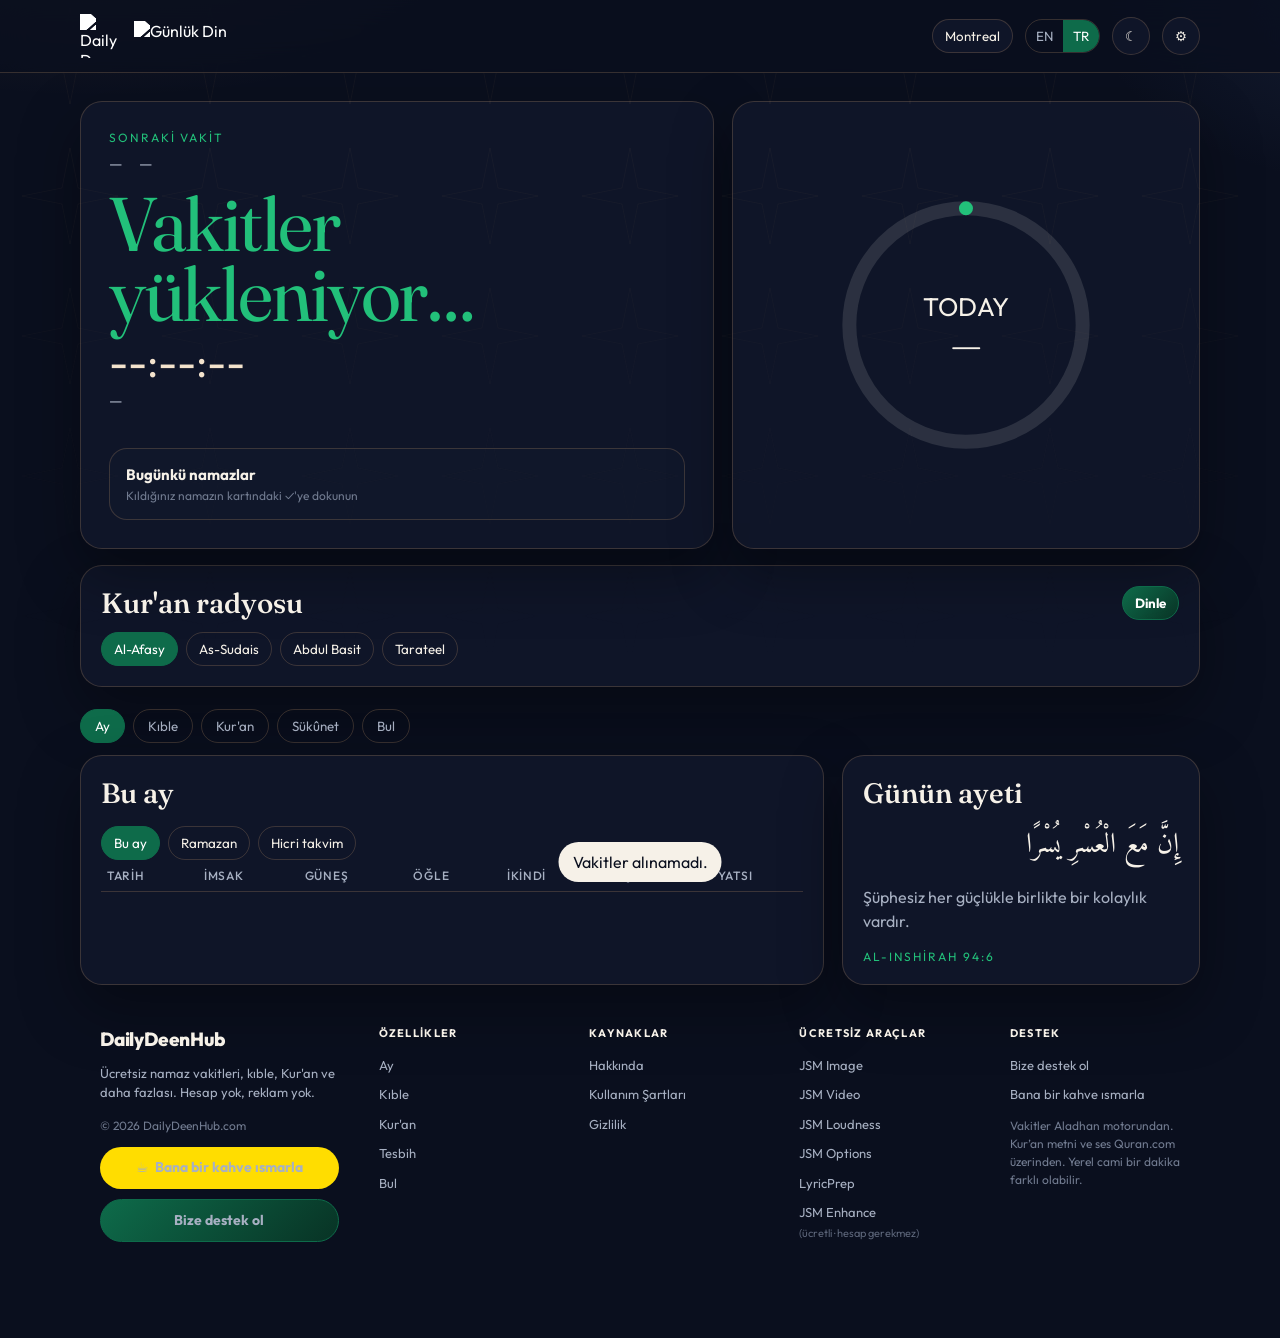
==== tr/index.html @ 3d337380 "prayer tracker checkboxes on cards, congrats message" ====
<!DOCTYPE html>
<!-- HEADER/MARKUP: keep in sync with /index.html -->
<html lang="tr">
<head>
  <meta charset="UTF-8" />
  <meta name="viewport" content="width=device-width, initial-scale=1, viewport-fit=cover" />
  <meta name="theme-color" content="#0a0f1e" />
  <meta name="description" content="Reklamsız namaz vakitleri, kıble, aylık imsakiye ve Kur'an okuyucu." />
  <link rel="canonical" href="https://dailydeenhub.com/tr/" />
  <link rel="alternate" hreflang="en" href="https://dailydeenhub.com/" />
  <link rel="alternate" hreflang="tr" href="https://dailydeenhub.com/tr/" />
  <title>DailyDeenHub — Namaz Vakitleri</title>
  <link rel="manifest" href="/manifest.json" />
  <link rel="icon" href="/favicon.png" />
  <link rel="apple-touch-icon" href="/icon-192.png" />
  <link rel="preconnect" href="https://fonts.googleapis.com" />
  <link rel="preconnect" href="https://fonts.gstatic.com" crossorigin />
  <link href="https://fonts.googleapis.com/css2?family=Amiri:wght@400;700&family=Fraunces:opsz,wght@9..144,520;9..144,640&family=Outfit:wght@340;420;520;600&display=swap" rel="stylesheet" />
  <link rel="stylesheet" href="/styles.css?v=21" />
</head>
<body>
  <header class="top">
    <div class="wrap top-inner">
      <div class="brand">
        <img class="brand-mark" src="/images/logo.png" alt="Daily Deen Hub" />
        <img class="brand-word" id="brandWord" src="/images/logo-text-en.png" alt="Daily Deen Hub" />
      </div>
      <div class="spacer"></div>
      <button class="chip" id="locBtn" type="button"><span id="locLabel">Montreal</span></button>
      <div class="seg" role="group" aria-label="Language">
        <button type="button" id="langEn" class="on">EN</button>
        <button type="button" id="langTr">TR</button>
      </div>
      <button class="icon-btn" id="themeBtn" type="button" aria-label="Theme">☾</button>
      <button class="icon-btn" id="setBtn" type="button" aria-label="Settings">⚙</button>
      <button class="icon-btn menu-btn" id="menuBtn" type="button" aria-label="Menu">☰</button>
    </div>
    <nav class="menu-panel" id="menuPanel" aria-label="Menu">
      <a class="menu-link" href="/tr/" data-i="menuHome">Ana Sayfa</a>
      <a class="menu-link" href="/qibla.html" data-i="menuQibla">Qibla</a>
      <button class="menu-link" type="button" data-soon data-i="menuResources">Resources</button>
      <button class="menu-link" type="button" data-soon data-i="menuArticles">Articles</button>
      <button class="menu-link" type="button" data-soon data-i="menuCommunity">Community</button>
      <button class="menu-link" type="button" data-soon data-i="menuAbout">About</button>
      <div class="menu-div"></div>
      <div class="menu-row"><span data-i="menuLanguage">Language</span>
        <span class="seg sm"><button type="button" id="mLangEn" class="on">EN</button><button type="button" id="mLangTr">TR</button></span>
      </div>
      <button class="menu-row" id="mTheme" type="button"><span data-i="menuTheme">Theme</span><span id="mThemeVal">☾</span></button>
      <button class="menu-row" id="mLoc" type="button"><span data-i="menuLocation">Location</span><b id="mLocVal">Montreal</b></button>
      <button class="menu-row" id="mSet" type="button"><span data-i="menuSettings">Settings</span><span>⚙</span></button>
    </nav>
  </header>
  <main class="wrap">
    <section class="hero">
      <div class="panel next">
        <div class="kicker" data-i="next">Next prayer</div>
        <div class="dates"><span id="gDate">—</span><span id="hDate">—</span></div>
        <div class="prayer-name" id="nextName">—</div>
        <div class="clock" id="countdown">--:--:--</div>
        <div class="sub" id="nextMeta">—</div>
        <div class="note" id="sourceLine"></div>
        <div class="kicker" id="kerahat" style="display:block;margin-top:14px"></div>
        <div class="vakt-grid" id="vaktGrid"></div>
        <div class="tracker" id="trackerBox"></div>
      </div>
      <div class="panel ring-wrap">
        <svg class="ring" viewBox="0 0 120 120" aria-hidden="true">
          <circle cx="60" cy="60" r="50" fill="none" stroke="currentColor" stroke-opacity=".12" stroke-width="6"/>
          <circle id="arc" cx="60" cy="60" r="50" fill="none" stroke="#d4a574" stroke-width="6" stroke-linecap="round" stroke-dasharray="314" stroke-dashoffset="314" transform="rotate(-90 60 60)"/>
          <text id="arcLabel" x="60" y="56" text-anchor="middle" fill="currentColor" font-size="11" font-family="Outfit, sans-serif">TODAY</text>
          <text id="arcTime" x="60" y="74" text-anchor="middle" fill="currentColor" font-size="16" font-family="Fraunces, serif">—</text>
        </svg>
      </div>
    </section>
    <section class="panel pad radio" id="radioCard">
      <div class="row" style="margin-top:0">
        <h2 data-i="radioTitle" style="margin:0;flex:1">Quran radio</h2>
        <button class="primary" id="radioBtn" type="button" data-i="radioPlay">Listen</button>
      </div>
      <div class="stations" id="stations"></div>
      <audio id="radioAudio" preload="none"></audio>
    </section>
    <div class="tabs">
      <button type="button" class="on" data-tab="month" data-i="monthTab">Month</button>
      <button type="button" data-tab="qibla" data-i="qiblaTab">Qibla</button>
      <button type="button" data-tab="quran" data-i="quranTab">Quran</button>
      <button type="button" data-tab="quiet" data-i="quietTab">Quiet</button>
      <button type="button" data-tab="mosques" data-i="mosquesTab">Mosques</button>
    </div>
    <section id="panel-month" class="layout">
      <div class="panel pad">
        <h2 id="monthHeading">This month</h2>
        <p class="hint" id="monthNote"></p>
        <div class="row">
          <button class="ghost" id="monthMode" type="button" data-i="thisMonth">This month</button>
          <button class="ghost" id="ramadanMode" type="button" data-i="ramadan">Ramadan</button>
          <button class="ghost" id="hijriMode" type="button" data-i="hijriCal">Hijri</button>
        </div>
        <div class="scroll"><table><thead><tr>
          <th data-i="thDate">Date</th><th data-i="fajr">Fajr</th><th data-i="sun">Sunrise</th>
          <th data-i="dhuhr">Dhuhr</th><th data-i="asr">Asr</th><th data-i="maghrib">Maghrib</th><th data-i="isha">Isha</th>
        </tr></thead><tbody id="monthBody"></tbody></table></div>
      </div>
      <div class="panel pad">
        <h2 data-i="ayahTitle">A verse for the day</h2>
        <div class="ayah" id="ayahAr"></div>
        <p class="hint" id="ayahText"></p>
        <div class="kicker" id="ayahRef"></div>
      </div>
    </section>
    <section id="panel-qibla" class="layout hidden">
      <div class="panel pad">
        <h2 data-i="qiblaTitle">Qibla</h2>
        <p class="hint" id="qiblaHint"></p>
        <div class="compass">
          <svg viewBox="0 0 220 220" aria-label="Qibla compass">
            <path d="M110 6 L118 22 H102 Z" fill="#d4a574"/>
            <g id="dial"></g>
          </svg>
        </div>
        <div class="row" style="justify-content:center;margin-top:2px"><button id="compassBtn" type="button" data-i="compass">Use compass</button></div>
        <div class="deg" id="qiblaDeg">—°</div>
        <p class="hint" id="qiblaCheck"></p>
        <p class="hint" id="qiblaDistance"></p>
        <p class="hint" id="qiblaTurn"></p>
        
      </div>
      <div class="panel pad">
        <h2 data-i="mapTitle">Qibla map</h2>
        <p class="hint" data-i="mapBody">Drag the map. The curve is the great-circle path to the Kaaba, and it redraws from the center.</p>
        <iframe id="qiblaFrame" class="qibla-frame" title="Qibla map" src="/qibla?embed=1&lat=45.5017&lon=-73.5673&name=Montreal"></iframe>
        <div class="row"><a id="qiblaOpen" href="/qibla.html">Open qibla.html</a></div>
      </div>
    </section>
    <section id="panel-quran" class="quran-layout hidden">
      <div class="panel pad">
        <h2 data-i="quranTitle">Quran</h2>
        <input class="search" id="surahSearch" data-i-ph="surahPh" placeholder="Find a surah" />
        <div class="chapters scroll" id="chapterList"></div>
      </div>
      <div class="panel pad">
        <div class="row" style="margin-top:0">
          <h2 id="surahTitle" style="margin:0;flex:1">Al-Fatihah</h2>
          <select id="reciterSel" class="field" style="width:auto"></select>
          <button class="primary" id="playBtn" type="button" data-i="play">Play</button>
        </div>
        <audio id="audio" preload="none" style="width:100%;margin-top:12px" controls></audio>
        <div id="verses" class="scroll" style="max-height:640px"></div>
      </div>
    </section>
    <section id="panel-quiet" class="layout hidden">
      <div class="panel pad">
        <h2 data-i="tasbihTitle">Tasbih</h2>
        <p class="sub" id="tasbihPhrase">Subhanallah</p>
        <div class="row">
          <button class="count-btn" id="tasbihBtn" type="button"><b id="tasbihCount">0</b><span data-i="tap">Tap to count</span></button>
          <button class="ghost" id="tasbihReset" type="button" data-i="reset">Reset</button>
        </div>
        <p class="note" id="tasbihNote"></p>
      </div>
      <div class="panel pad"><h2 data-i="focusTitle">No ads</h2><p class="hint" id="focusBody"></p></div>
    </section>
    <section id="panel-mosques" class="layout hidden">
      <div class="panel pad">
        <h2 data-i="mosquesTitle">Nearby mosques</h2>
        <p class="sub" data-i="mosquesSub">Mosques near your selected place, from OpenStreetMap.</p>
        <div class="row" style="margin-top:0">
          <button class="primary" id="mosqueFind" type="button" data-i="mosquesFind">Find mosques near me</button>
          <button class="primary" id="halalFind" type="button" data-i="halalFind">Find halal restaurants near me</button>
        </div>
        <div id="mosqueList" class="mosque-list"></div>
      </div>
    </section>
    <footer class="foot">
      <div class="footer-grid">
        <div class="footer-col">
          <div class="footer-brand">DailyDeenHub</div>
          <p class="footer-tag" data-i="footTag">Free prayer times, qibla, Quran and more. No account, no ads.</p>
          <p class="footer-copy">&copy; 2026 DailyDeenHub.com</p>
          <p class="foot-cta"><a class="bmc-btn" href="https://www.buymeacoffee.com/memoliro" target="_blank" rel="noopener">☕ <span data-i="bmcBtn">Buy me a coffee</span></a>
          <a class="primary" href="https://buy.stripe.com/fZubJ33xK4cu1W96k15gc00" target="_blank" rel="noopener"><span data-i="supportUs">Support us</span></a></p>
        </div>
        <div class="footer-col">
          <h4 data-i="footFeatures">Features</h4>
          <ul>
            <li><a href="#" data-goto="month" data-i="monthTab">Month</a></li>
            <li><a href="#" data-goto="qibla" data-i="qiblaTab">Qibla</a></li>
            <li><a href="#" data-goto="quran" data-i="quranTab">Quran</a></li>
            <li><a href="#" data-goto="quiet" data-i="tasbihTitle">Tasbih</a></li>
            <li><a href="#" data-goto="mosques" data-i="mosquesTab">Find</a></li>
          </ul>
        </div>
        <div class="footer-col">
          <h4 data-i="footResources">Resources</h4>
          <ul>
            <li><a href="/tr/about.html" data-i="menuAbout">About</a></li>
            <li><a href="/tr/terms.html" data-i="terms">Terms</a></li>
            <li><a href="/tr/privacy.html" data-i="privacy">Privacy</a></li>
          </ul>
        </div>
        <div class="footer-col">
          <h4 data-i="footFreeTools">Free tools</h4>
          <ul>
            <li><a href="https://jsm-image.com" target="_blank" rel="noopener">JSM Image</a></li>
            <li><a href="https://jsm-video.com" target="_blank" rel="noopener">JSM Video</a></li>
            <li><a href="https://jsm-loudness.com" target="_blank" rel="noopener">JSM Loudness</a></li>
            <li><a href="https://jsm-options.com" target="_blank" rel="noopener">JSM Options</a></li>
            <li><a href="https://lyricprep.com" target="_blank" rel="noopener">LyricPrep</a></li>
            <li><a href="https://jsm-enhance.com" target="_blank" rel="noopener">JSM Enhance <span class="paid-note" data-i="paidNote">(ücretli · hesap gerekmez)</span></a></li>
          </ul>
        </div>
        <div class="footer-col">
          <h4 data-i="footSupport">Support</h4>
          <ul>
            <li><a href="https://buy.stripe.com/fZubJ33xK4cu1W96k15gc00" target="_blank" rel="noopener" data-i="supportUs">Support us</a></li>
            <li><a href="https://www.buymeacoffee.com/memoliro" target="_blank" rel="noopener" data-i="bmcBtn">Buy me a coffee</a></li>
          </ul>
          <p class="footer-note" id="footerNote"></p>
        </div>
      </div>
    </footer>
  </main>
  <div class="modal hidden" id="locModal">
    <div class="sheet">
      <h3 data-i="placeTitle">Place</h3>
      <input class="search" id="citySearch" data-i-ph="searchPh" placeholder="Search a city" />
      <ul class="results" id="cityResults"></ul>
      <div class="row">
        <button class="primary" id="gpsBtn" type="button" data-i="gps">Use my location</button>
        <button class="ghost" id="locClose" type="button" data-i="close">Close</button>
      </div>
    </div>
  </div>
  <div class="modal hidden" id="setModal">
    <div class="sheet">
      <h3 data-i="setTitle">Settings</h3>
      <label class="field"><span data-i="method">Calculation method</span><select id="methodSel" class="field"></select></label>
      <label class="field"><span data-i="madhab">Asr madhab</span>
        <select id="schoolSel" class="field">
          <option value="0">Shafi / Maliki / Hanbali</option>
          <option value="1">Hanafi</option>
        </select>
      </label>
      <label class="field" style="display:flex;gap:8px;align-items:center"><input id="notifyChk" type="checkbox" /> <span data-i="notify">Notify while this tab is open</span></label>
      <label class="field" style="display:flex;gap:8px;align-items:center"><input id="adhanChk" type="checkbox" /> <span data-i="adhanAtTime">Play adhan at prayer time</span></label>
      <p class="note" data-i="adhanNote">Plays the full adhan when the tab is open.</p>
      <label class="field" style="display:flex;gap:8px;align-items:center"><input id="pushChk" type="checkbox" /> <span data-i="pushLbl">Prayer alerts</span></label>
      <p class="note" id="pushNote" style="margin-top:-6px"></p>
      <div id="installRow" class="hidden" style="margin-top:2px">
        <p class="note" id="installHint" style="margin:0 0 8px"></p>
        <button id="installBtn" class="primary hidden" type="button"></button>
      </div>
      <div class="field"><span data-i="remindBefore">Minutes before prayer</span><div id="remindRows" class="rrows"></div></div>
      <div class="field"><span data-i="soundLbl">Alert sound</span>
        <div class="sound-row"><select id="soundSel" class="field"></select><button class="icon-btn" id="soundPreview" type="button" aria-label="Preview sound">▶</button></div>
      </div>
      <label class="field" id="soundUploadRow" style="display:none"><span data-i="uploadLbl">Upload custom sound</span><input id="soundFile" type="file" accept="audio/*" class="field" /></label>
      <p class="note" data-i="methodNote">Times are calculated, not an official mosque feed. Diyanet suits Turkey; ISNA is the Montreal default.</p>
      <div class="row"><button class="primary" id="setClose" type="button" data-i="done">Done</button></div>
    </div>
  </div>
  <div class="toast hidden" id="toast"></div>
  <script src="/prayer-calc.js?v=2"></script>
  <script src="/prayer-api.js?v=5"></script>
  <script src="/push-alerts.js?v=4"></script>
  <script src="/app.js?v=31"></script>

  <div class="modal hidden" id="installPopup" style="z-index:60">
    <div class="sheet">
      <h3 data-i="installPopTitle">Install DailyDeenHub</h3>
      <p class="note" data-i="installPopBody">Get prayer alerts even when your browser is closed. Free, fast, no account needed.</p>
      <p class="note hidden" id="installPopIOS" data-i="installIOS"></p>
      <div class="row">
        <button class="primary" id="installPopBtn" type="button" data-i="installBtn">Install app</button>
        <button class="ghost" id="installPopLater" type="button" data-i="installPopLater">Not now</button>
      </div>
    </div>
  </div>
</body>
</html>
---- styles.css ----
:root {
  color-scheme: dark;
  --bg: #0a0f1e;
  --bg-2: #12182b;
  --panel: rgba(18, 24, 43, 0.82);
  --line: rgba(212, 165, 116, 0.22);
  --gold: #d4a574;
  --gold-2: #f3e2cc;
  --green: #0e6b4a;
  --green-bright: #22c07a;
  --green-deep: #083325;
  --ink: #f6f1e8;
  --muted: #a7b0c2;
  --dim: #717b90;
  --shadow: 0 24px 60px rgba(0, 0, 0, 0.35);
  --serif: "Fraunces", Palatino, serif;
  --sans: "Outfit", "Avenir Next", system-ui, sans-serif;
  --arab: "Amiri", serif;
  --radius: 22px;
}
[data-theme="day"] {
  color-scheme: light;
  --bg: #f6f1e8;
  --bg-2: #fffaf3;
  --panel: rgba(255, 250, 243, 0.9);
  --line: rgba(42, 52, 74, 0.12);
  --gold: #8d5e32;
  --gold-2: #243044;
  --green: #0e6b4a;
  --green-bright: #0e9b5e;
  --green-deep: #d9efe4;
  --ink: #172033;
  --muted: #5d6880;
  --dim: #7d879c;
  --shadow: 0 16px 40px rgba(48, 36, 18, 0.08);
}
* { box-sizing: border-box; }
html, body { margin: 0; }
body {
  min-height: 100vh;
  color: var(--ink);
  font-family: var(--sans);
  background:
    radial-gradient(880px 420px at 8% -10%, rgba(212, 165, 116, 0.16), transparent 55%),
    radial-gradient(640px 380px at 110% 0%, rgba(70, 96, 150, 0.18), transparent 50%),
    var(--bg);
}
body::before {
  content: "";
  pointer-events: none;
  position: fixed;
  inset: 0;
  opacity: 0.4;
  background-image: url("data:image/svg+xml;utf8,<svg xmlns='http://www.w3.org/2000/svg' width='140' height='140' viewBox='0 0 140 140'><path d='M70 8 L78 48 L118 56 L78 64 L70 104 L62 64 L22 56 L62 48 Z' fill='none' stroke='%23d4a574' stroke-opacity='0.14' stroke-width='1'/></svg>");
  mask-image: linear-gradient(#000, transparent 78%);
}
button, input, select { font-family: inherit; color: inherit; }
button { cursor: pointer; }
.wrap { width: min(1120px, calc(100% - 32px)); margin: 0 auto; }
header.top {
  position: sticky; top: 0; z-index: 20;
  backdrop-filter: blur(16px);
  background: color-mix(in srgb, var(--bg) 78%, transparent);
  border-bottom: 1px solid var(--line);
}
.top-inner { display: flex; align-items: center; gap: 12px; padding: 14px 0; }
.brand { display: flex; align-items: center; gap: 10px; }
.brand img { width: 36px; height: 36px; border-radius: 50%; }
.brand-mark { width: 44px !important; height: 44px !important; border-radius: 0 !important; }
.brand-word { width: auto !important; height: 30px !important; border-radius: 0 !important; }
/* wordmark/mark are dark-navy artwork: render white on the dark theme */
.brand-mark, .brand-word { filter: brightness(0) invert(1); }
body[data-theme="day"] .brand-mark, body[data-theme="day"] .brand-word { filter: none; }
.brand b { font-family: var(--serif); font-weight: 560; font-size: 20px; }
.brand small { display: block; color: var(--muted); font-size: 11px; letter-spacing: 0.14em; text-transform: uppercase; }
.spacer { flex: 1; }
.chip, .icon-btn, .primary, .ghost {
  border: 1px solid var(--line);
  background: var(--panel);
  border-radius: 999px;
  padding: 8px 12px;
}
.chip { display: inline-flex; align-items: center; gap: 8px; max-width: 260px; }
.chip span { overflow: hidden; text-overflow: ellipsis; white-space: nowrap; }
.icon-btn { width: 38px; height: 38px; padding: 0; display: grid; place-items: center; }
.ghost { background: transparent; }
.seg { display: flex; border: 1px solid var(--line); border-radius: 999px; overflow: hidden; }
.seg button { background: transparent; border: 0; padding: 8px 10px; color: var(--muted); }
.seg button.on { background: var(--gold); color: #1b140c; }
main { padding: 28px 0 64px; }
.hero { display: grid; grid-template-columns: 1.15fr 0.85fr; gap: 18px; }
.panel {
  background: var(--panel);
  border: 1px solid var(--line);
  border-radius: var(--radius);
  box-shadow: var(--shadow);
}
.next { padding: 28px; min-height: 300px; }
.kicker { color: var(--gold); letter-spacing: 0.16em; text-transform: uppercase; font-size: 12px; }
.dates { display: flex; gap: 16px; color: var(--muted); margin-top: 8px; flex-wrap: wrap; }
.prayer-name {
  font-family: var(--serif);
  font-size: clamp(46px, 6vw, 76px);
  line-height: 0.92;
  margin: 16px 0 6px;
  letter-spacing: -0.03em;
}
.clock { font-variant-numeric: tabular-nums; font-size: clamp(28px, 4vw, 42px); color: var(--gold-2); }
.sub, .hint { color: var(--muted); line-height: 1.5; }
.ring-wrap { display: grid; place-items: center; padding: 22px; }
.ring { width: min(280px, 100%); }
.vakt-grid { margin-top: 18px; display: grid; grid-template-columns: repeat(6, 1fr); gap: 10px; }
.vakt { padding: 14px 12px; border-radius: 18px; border: 1px solid var(--line); background: color-mix(in srgb, var(--bg-2) 75%, transparent); }
.vakt.on { border-color: var(--gold); }
.vakt .nm { color: var(--muted); font-size: 12px; letter-spacing: 0.08em; text-transform: uppercase; }
.vakt .tm { font-variant-numeric: tabular-nums; font-size: 22px; margin-top: 6px; }
.vakt .st { color: var(--dim); font-size: 12px; min-height: 16px; margin-top: 4px; }
.tabs { display: flex; gap: 8px; margin: 22px 0 12px; flex-wrap: wrap; }
.tabs button, .tiny { border-radius: 999px; border: 1px solid var(--line); background: transparent; padding: 8px 14px; color: var(--muted); }
.tabs button.on { background: var(--ink); color: var(--bg); border-color: var(--ink); }
.layout { display: grid; grid-template-columns: 1.35fr 0.65fr; gap: 18px; }
.pad { padding: 20px; }
h2 { font-family: var(--serif); font-weight: 540; font-size: 28px; margin: 0 0 6px; }
.hidden { display: none !important; }
table { width: 100%; border-collapse: collapse; font-variant-numeric: tabular-nums; font-size: 14px; }
th, td { padding: 8px 6px; text-align: left; border-bottom: 1px solid var(--line); white-space: nowrap; }
th { color: var(--muted); font-size: 12px; letter-spacing: 0.06em; text-transform: uppercase; font-weight: 500; }
tr.today td { color: var(--gold-2); background: color-mix(in srgb, var(--gold) 12%, transparent); }
.scroll { overflow: auto; max-height: 480px; }
.compass { width: 300px; height: 300px; max-width: 86vw; margin: 8px auto; }
.compass svg { width: 100%; height: 100%; display: block; }
.radio { margin-top: 16px; }
.stations { display: flex; flex-wrap: wrap; gap: 8px; margin-top: 12px; }
.stations button { border-radius: 999px; border: 1px solid var(--line); background: transparent; color: var(--ink); padding: 8px 12px; }
.stations button.on, #ramadanMode.on, #monthMode.on { background: var(--gold); color: #1a140e; border-color: transparent; }
.qibla-frame + .row a { color: var(--gold); }
.quran-layout { display: grid; grid-template-columns: 280px 1fr; gap: 18px; }
.chapters button, .results button {
  width: 100%; text-align: left; background: transparent; border: 0;
  border-bottom: 1px solid var(--line); padding: 10px 4px; border-radius: 0;
}
.chapters small, .results small { color: var(--muted); display: block; }
.verse { padding: 14px 0; border-bottom: 1px solid var(--line); }
.verse .ar { font-family: var(--arab); font-size: 28px; line-height: 1.85; text-align: right; direction: rtl; }
.verse .tr { color: var(--muted); margin-top: 6px; }
.ayah { font-family: var(--arab); font-size: 28px; line-height: 1.7; text-align: right; direction: rtl; margin: 12px 0; }
.row { display: flex; gap: 8px; flex-wrap: wrap; margin-top: 12px; align-items: center; }
.search, select.field {
  width: 100%; border-radius: 14px; border: 1px solid var(--line);
  background-color: var(--bg-2); color: var(--ink); padding: 12px 14px; font-size: 16px; outline: none;
}
/* Android renders native option popups with system UI that can ignore
   color-scheme — force explicit colors so options stay readable. */
select.field option {
  background-color: var(--bg-2);
  color: var(--ink);
}
label.field { display: block; margin: 10px 0; color: var(--muted); font-size: 13px; }
.modal { position: fixed; inset: 0; z-index: 40; background: rgba(6, 8, 16, 0.55); display: grid; place-items: start center; padding: 16px; overflow-y: auto; }
.sheet { width: min(560px, 100%); background: var(--bg-2); border: 1px solid var(--line); border-radius: 24px; padding: 18px; margin: 4vh auto; max-height: 92vh; max-height: 92dvh; overflow-y: auto; }
.sheet h3 { font-family: var(--serif); font-size: 28px; margin: 4px 0 12px; }
.results { list-style: none; margin: 10px 0 0; padding: 0; max-height: 280px; overflow: auto; }
.note { color: var(--dim); font-size: 12px; line-height: 1.5; }
.count-btn { width: 100%; border-radius: 18px; border: 1px solid var(--line); background: color-mix(in srgb, var(--gold) 10%, transparent); padding: 16px; text-align: left; }
.count-btn b { font-family: var(--serif); font-size: 32px; display: block; }
.toast { position: fixed; bottom: 18px; left: 50%; transform: translateX(-50%); background: var(--ink); color: var(--bg); padding: 10px 14px; border-radius: 999px; z-index: 50; }
footer.foot { color: var(--dim); font-size: 12px; line-height: 1.5; padding-bottom: 20px; }
@media (max-width: 900px) {
  .hero, .layout, .quran-layout { grid-template-columns: 1fr; }
  .vakt-grid { grid-template-columns: repeat(3, 1fr); }
  .brand small { display: none; }
}
.menu-btn { display: none; }
.menu-panel { display: none; }
@media (min-width: 641px) { .menu-panel { display: none !important; } }
.info-page h1 { font-family: var(--serif); margin: 0 0 12px; }
.info-page p { color: var(--muted); line-height: 1.65; margin: 0 0 12px; }
.info-page a { color: var(--gold); }
.sound-row { display: flex; gap: 8px; align-items: center; margin-top: 8px; }
.sound-row select { flex: 1 1 auto; min-width: 0; }
.rrows { display: grid; gap: 6px; margin-top: 8px; }
.rrow { display: flex; align-items: center; justify-content: space-between; gap: 10px; }
.rrow select { max-width: 160px; }
.foot-support { display: flex; align-items: center; justify-content: center; gap: 12px; flex-wrap: wrap; margin-bottom: 10px; }
.bmc-btn { display: inline-flex; align-items: center; gap: 6px; background: #ffdd00; color: #1b140c; font-weight: 600; padding: 8px 16px; border-radius: 999px; text-decoration: none; }
.bmc-btn:hover { filter: brightness(0.95); }
.foot-nav, .foot-apps { margin-bottom: 8px; }
.foot-nav a, .foot-apps a { color: var(--muted); text-decoration: none; }
.foot-nav a:hover, .foot-apps a:hover { color: var(--gold); text-decoration: underline; }
.foot-note { margin-top: 6px; }
@media (max-width: 640px) {
  .vakt-grid { grid-template-columns: repeat(2, 1fr); }
  .chip { max-width: 140px; }
  #locBtn, .top-inner > .seg, #themeBtn, #setBtn { display: none; }
  .menu-btn { display: grid; }
  .menu-panel.open {
    display: block; position: absolute; top: 100%; right: 12px; z-index: 30;
    min-width: 230px; max-width: calc(100vw - 24px);
    background: var(--panel); border: 1px solid var(--line); border-radius: 14px;
    box-shadow: 0 12px 32px rgba(0,0,0,.25); padding: 6px; margin-top: 4px;
  }
  .menu-link, .menu-row {
    display: flex; align-items: center; justify-content: space-between; gap: 12px;
    width: 100%; padding: 10px 12px; border: 0; background: transparent;
    color: var(--ink); text-decoration: none; border-radius: 10px; font-size: 15px; text-align: left;
  }
  .menu-link:hover, .menu-row:hover { background: color-mix(in srgb, var(--gold) 12%, transparent); }
  .menu-div { border-top: 1px solid var(--line); margin: 6px 4px; }
  .menu-row .seg.sm button { padding: 6px 10px; font-size: 13px; }
  #mLocVal { font-weight: 600; max-width: 130px; overflow: hidden; text-overflow: ellipsis; white-space: nowrap; }
  .top-inner { gap: 8px; }
  .brand { flex: 1 1 auto; min-width: 0; flex-direction: column; align-items: flex-start; gap: 3px; }
  .brand-mark { width: 36px !important; height: 36px !important; }
  .brand-word { height: 38px !important; max-width: 100%; object-fit: contain; object-position: left center; }
}

/* Settings: wide green Done button */
#setClose {
  width: 100%; background: #16a34a; border-color: #16a34a; color: #fff;
  font-weight: 700; padding: 13px; font-size: 16px;
}
#setClose:active { background: #15803d; }
/* Alert sound dropdown: light-blue outline so it stands out */
#soundSel {
  border: 2px solid #7dd3fc;
  box-shadow: 0 0 0 3px rgba(125, 211, 252, 0.18);
}

/* iOS install callout: prominent box so iPhone users don't miss it */
.ios-install-box {
  background: rgba(125, 211, 252, 0.1);
  border: 2px solid #7dd3fc;
  border-radius: 12px;
  padding: 12px 14px;
  margin-top: 8px;
}
.ios-install-box p { margin: 0 0 8px; font-size: 15px; line-height: 1.5; }
.ios-install-box p:last-child { margin-bottom: 0; }
.ios-install-box .steps { font-weight: 600; }

/* Qibla: green compass button, close under the dial */
#compassBtn {
  background: #16a34a; border-color: #16a34a; color: #fff;
  font-weight: 700; padding: 10px 22px; font-size: 15px;
}
#compassBtn:active { background: #15803d; }

/* prayer tracker */
.tracker { margin-top: 18px; padding: 16px; border-radius: 18px; border: 1px solid var(--line); background: color-mix(in srgb, var(--bg-2) 75%, transparent); }
.tracker-head { display: flex; justify-content: space-between; align-items: center; font-weight: 700; font-size: 15px; }
.tracker-head .streak { color: #f59e0b; font-weight: 700; }
.tracker-hint { color: var(--dim); font-size: 12px; margin-top: 4px; }
.tracker-grid { display: grid; grid-template-columns: repeat(5, 1fr); gap: 8px; margin-top: 12px; }
.trk { padding: 10px 6px; border-radius: 12px; border: 1px solid var(--line); background: transparent; color: var(--ink); font-size: 13px; cursor: pointer; }
.trk.on { background: #16a34a; border-color: #16a34a; color: #fff; font-weight: 700; }
@media (max-width: 560px) { .tracker-grid { grid-template-columns: repeat(3, 1fr); } }

/* Ramadan hub */
.ramadan-hub { margin-top: 14px; padding: 16px 18px; border-radius: 18px; border: 1px solid #d4a574; background: linear-gradient(135deg, color-mix(in srgb, #d4a574 14%, transparent), transparent); text-align: center; }
.rh-title { font-weight: 800; font-size: 16px; letter-spacing: .04em; }
.rh-count { font-size: 20px; margin-top: 6px; font-variant-numeric: tabular-nums; }
.rh-count b { color: #d4a574; }
.rh-note { color: var(--dim); font-size: 13px; margin-top: 4px; }

/* mosque finder */
.mosque-list { margin-top: 14px; display: grid; gap: 8px; }
.mosque { display: flex; justify-content: space-between; align-items: center; padding: 12px 14px; border-radius: 12px; border: 1px solid var(--line); background: color-mix(in srgb, var(--bg-2) 75%, transparent); text-decoration: none; color: var(--ink); }
.mosque:hover { border-color: #d4a574; }
.mq-name { font-weight: 600; }
.mq-d { color: var(--dim); font-size: 13px; font-variant-numeric: tabular-nums; }

/* green identity accents */
.primary { background: linear-gradient(135deg, var(--green), var(--green-deep)); border-color: var(--green); color: #fff; font-weight: 700; }
.primary:active { filter: brightness(1.15); }
.tabs button.on { background: var(--green); border-color: var(--green); color: #fff; }
.vakt.on { border-color: var(--green-bright); box-shadow: 0 0 0 1px var(--green-bright), 0 8px 24px rgba(14, 107, 74, 0.25); }
.vakt.on .nm { color: var(--green-bright); }
.seg button.on, .stations button.on, #ramadanMode.on, #monthMode.on { background: var(--green); border-color: var(--green); color: #fff; }
#arc { stroke: var(--green-bright); }
.prayer-name { color: var(--green-bright); }
.kicker { color: var(--green-bright); }
.mosque:hover { border-color: var(--green-bright); }
.trk.on { background: var(--green); border-color: var(--green); }
.tracker-head .streak { color: var(--green-bright); }
a { color: var(--green-bright); }

/* Hijri calendar */
#monthBody td.today { background: var(--green); color: #fff; border-radius: 10px; }
#monthBody td b { display: block; font-size: 16px; }
#monthBody td span { font-size: 11px; color: var(--dim); }
#monthBody td.today span { color: rgba(255,255,255,.8); }

/* professional 5-column footer */
.foot { padding: 40px 20px 32px; }
.footer-grid { display: grid; grid-template-columns: 1.4fr 1fr 1fr 1fr 1fr; gap: 40px; max-width: 1200px; margin: 0 auto; text-align: left; }
.footer-col h4 { font-size: 11px; font-weight: 700; letter-spacing: .12em; text-transform: uppercase; color: var(--ink); margin: 0 0 14px; }
.footer-col ul { list-style: none; margin: 0; padding: 0; }
.footer-col li { margin: 0 0 10px; }
.footer-col a { color: var(--muted); text-decoration: none; font-size: 13px; }
.footer-col a:hover { color: var(--green-bright); text-decoration: underline; }
.paid-note { font-size: 11px; color: var(--dim); opacity: .8; white-space: nowrap; }
.footer-brand { font-size: 19px; font-weight: 800; color: var(--ink); margin: 0 0 10px; letter-spacing: -.01em; }
.footer-tag { margin: 0 0 14px; font-size: 13px; color: var(--muted); }
.footer-copy { font-size: 12px; color: var(--dim); }
.footer-note { font-size: 12px; color: var(--dim); }
@media (max-width: 900px) { .footer-grid { grid-template-columns: 1fr 1fr; } }
@media (max-width: 560px) { .footer-grid { grid-template-columns: 1fr; gap: 28px; } }

/* footer support buttons: stack neatly, same size */
.foot-cta { display: flex; flex-direction: column; gap: 10px; align-items: stretch; }
.foot-cta .bmc-btn, .foot-cta .primary { display: inline-flex; align-items: center; justify-content: center; padding: 10px 18px; border-radius: 999px; font-size: 14px; font-weight: 700; white-space: nowrap; text-decoration: none; min-height: 42px; box-sizing: border-box; width: 100%; }

/* prayer-card tracker checkboxes */
.vakt { position: relative; }
.vakt-check { position: absolute; top: 10px; right: 10px; width: 26px; height: 26px; border-radius: 8px; border: 2px solid var(--line); background: transparent; cursor: pointer; font-size: 15px; line-height: 1; color: #fff; display: inline-flex; align-items: center; justify-content: center; padding: 0; }
.vakt-check.on { background: #16a34a; border-color: #16a34a; }
.vakt-check.off { opacity: 0.22; cursor: default; }
.tracker-congrats { text-align: center; font-size: 17px; line-height: 1.55; padding: 12px 8px 4px; }
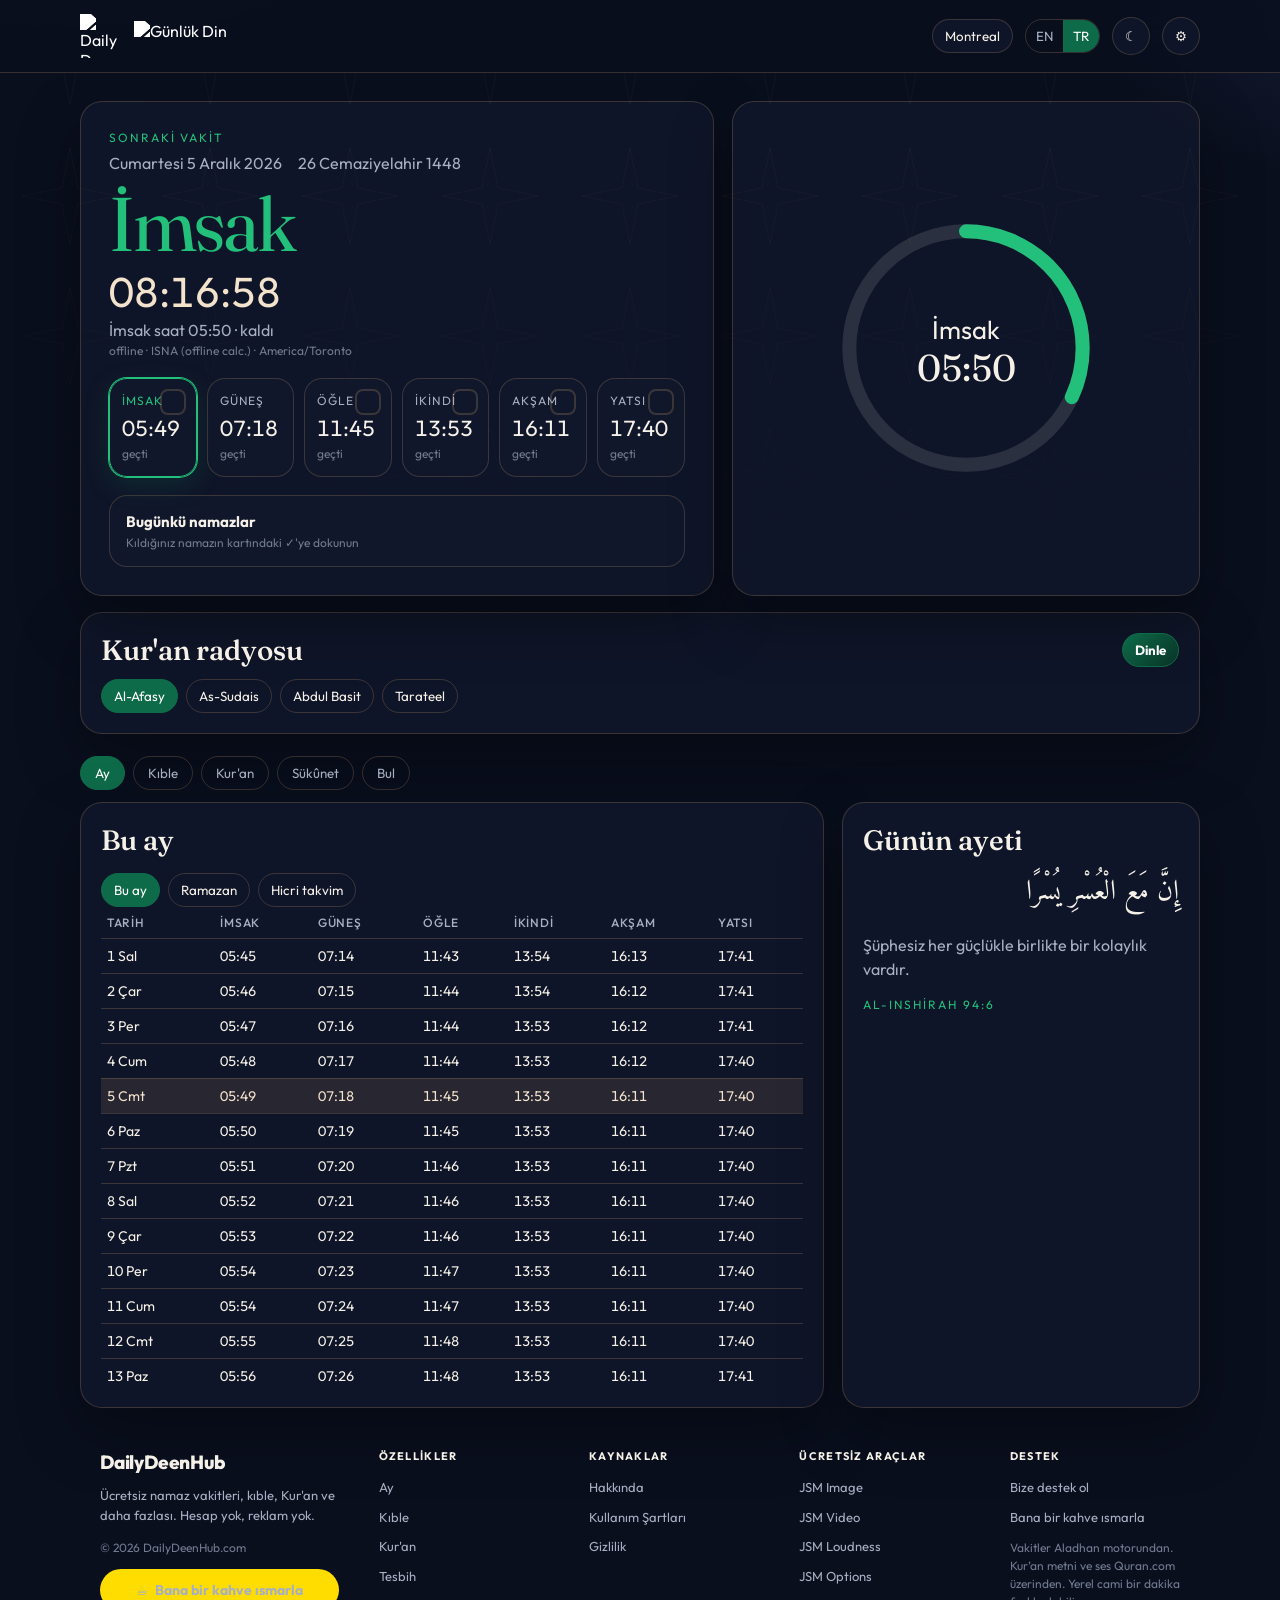
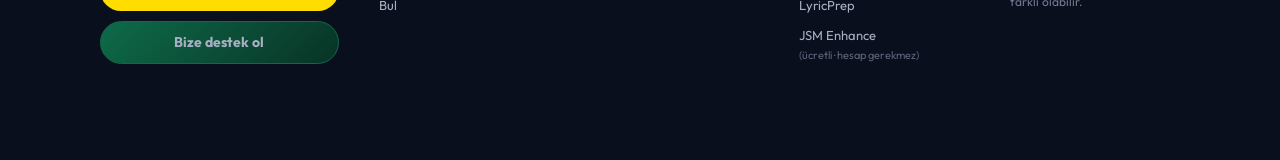
==== commit 533a3330: "Add files via upload" ====
--- a/tr/index.html
+++ b/tr/index.html
@@ -13,9 +13,8 @@
   <link rel="manifest" href="/manifest.json" />
   <link rel="icon" href="/favicon.png" />
   <link rel="apple-touch-icon" href="/icon-192.png" />
-  <link rel="preconnect" href="https://fonts.googleapis.com" />
-  <link rel="preconnect" href="https://fonts.gstatic.com" crossorigin />
-  <link href="https://fonts.googleapis.com/css2?family=Amiri:wght@400;700&family=Fraunces:opsz,wght@9..144,520;9..144,640&family=Outfit:wght@340;420;520;600&display=swap" rel="stylesheet" />
+  <link rel="preload" href="/fonts/outfit-latin-wght-normal.woff2" as="font" type="font/woff2" crossorigin />
+  <link rel="stylesheet" href="/fonts.css?v=1" />
   <link rel="stylesheet" href="/styles.css?v=21" />
 </head>
 <body>
@@ -41,7 +40,7 @@
       <button class="menu-link" type="button" data-soon data-i="menuResources">Resources</button>
       <button class="menu-link" type="button" data-soon data-i="menuArticles">Articles</button>
       <button class="menu-link" type="button" data-soon data-i="menuCommunity">Community</button>
-      <button class="menu-link" type="button" data-soon data-i="menuAbout">About</button>
+      <a class="menu-link" href="/tr/about.html" data-i="menuAbout">About</a>
       <div class="menu-div"></div>
       <div class="menu-row"><span data-i="menuLanguage">Language</span>
         <span class="seg sm"><button type="button" id="mLangEn" class="on">EN</button><button type="button" id="mLangTr">TR</button></span>
@@ -261,10 +260,10 @@
     </div>
   </div>
   <div class="toast hidden" id="toast"></div>
-  <script src="/prayer-calc.js?v=2"></script>
-  <script src="/prayer-api.js?v=5"></script>
+  <script src="/prayer-calc.js?v=3"></script>
+  <script src="/prayer-api.js?v=6"></script>
   <script src="/push-alerts.js?v=4"></script>
-  <script src="/app.js?v=31"></script>
+  <script src="/app.js?v=32"></script>
 
   <div class="modal hidden" id="installPopup" style="z-index:60">
     <div class="sheet">
--- a/fonts.css
+++ b/fonts.css
@@ -0,0 +1,73 @@
+/* Self-hosted fonts (SIL OFL): Outfit, Fraunces, Amiri via Fontsource. No requests to Google. */
+
+@font-face {
+  font-family: 'Outfit';
+  font-style: normal;
+  font-display: swap;
+  font-weight: 100 900;
+  src: url(/fonts/outfit-latin-ext-wght-normal.woff2) format('woff2-variations');
+  unicode-range: U+0100-02BA,U+02BD-02C5,U+02C7-02CC,U+02CE-02D7,U+02DD-02FF,U+0304,U+0308,U+0329,U+1D00-1DBF,U+1E00-1E9F,U+1EF2-1EFF,U+2020,U+20A0-20AB,U+20AD-20C0,U+2113,U+2C60-2C7F,U+A720-A7FF;
+}
+
+@font-face {
+  font-family: 'Outfit';
+  font-style: normal;
+  font-display: swap;
+  font-weight: 100 900;
+  src: url(/fonts/outfit-latin-wght-normal.woff2) format('woff2-variations');
+  unicode-range: U+0000-00FF,U+0131,U+0152-0153,U+02BB-02BC,U+02C6,U+02DA,U+02DC,U+0304,U+0308,U+0329,U+2000-206F,U+20AC,U+2122,U+2191,U+2193,U+2212,U+2215,U+FEFF,U+FFFD;
+}
+
+@font-face {
+  font-family: 'Fraunces';
+  font-style: normal;
+  font-display: swap;
+  font-weight: 100 900;
+  src: url(/fonts/fraunces-latin-ext-opsz-normal.woff2) format('woff2-variations');
+  unicode-range: U+0100-02BA,U+02BD-02C5,U+02C7-02CC,U+02CE-02D7,U+02DD-02FF,U+0304,U+0308,U+0329,U+1D00-1DBF,U+1E00-1E9F,U+1EF2-1EFF,U+2020,U+20A0-20AB,U+20AD-20C0,U+2113,U+2C60-2C7F,U+A720-A7FF;
+}
+
+@font-face {
+  font-family: 'Fraunces';
+  font-style: normal;
+  font-display: swap;
+  font-weight: 100 900;
+  src: url(/fonts/fraunces-latin-opsz-normal.woff2) format('woff2-variations');
+  unicode-range: U+0000-00FF,U+0131,U+0152-0153,U+02BB-02BC,U+02C6,U+02DA,U+02DC,U+0304,U+0308,U+0329,U+2000-206F,U+20AC,U+2122,U+2191,U+2193,U+2212,U+2215,U+FEFF,U+FFFD;
+}
+
+@font-face {
+  font-family: 'Amiri';
+  font-style: normal;
+  font-display: swap;
+  font-weight: 400;
+  src: url(/fonts/amiri-arabic-400-normal.woff2) format('woff2');
+  unicode-range: U+0600-06FF,U+0750-077F,U+0870-088E,U+0890-0891,U+0897-08E1,U+08E3-08FF,U+200C-200E,U+2010-2011,U+204F,U+2E41,U+FB50-FDFF,U+FE70-FE74,U+FE76-FEFC,U+102E0-102FB,U+10E60-10E7E,U+10EC2-10EC4,U+10EFC-10EFF,U+1EE00-1EE03,U+1EE05-1EE1F,U+1EE21-1EE22,U+1EE24,U+1EE27,U+1EE29-1EE32,U+1EE34-1EE37,U+1EE39,U+1EE3B,U+1EE42,U+1EE47,U+1EE49,U+1EE4B,U+1EE4D-1EE4F,U+1EE51-1EE52,U+1EE54,U+1EE57,U+1EE59,U+1EE5B,U+1EE5D,U+1EE5F,U+1EE61-1EE62,U+1EE64,U+1EE67-1EE6A,U+1EE6C-1EE72,U+1EE74-1EE77,U+1EE79-1EE7C,U+1EE7E,U+1EE80-1EE89,U+1EE8B-1EE9B,U+1EEA1-1EEA3,U+1EEA5-1EEA9,U+1EEAB-1EEBB,U+1EEF0-1EEF1;
+}
+
+@font-face {
+  font-family: 'Amiri';
+  font-style: normal;
+  font-display: swap;
+  font-weight: 400;
+  src: url(/fonts/amiri-latin-400-normal.woff2) format('woff2');
+  unicode-range: U+0000-00FF,U+0131,U+0152-0153,U+02BB-02BC,U+02C6,U+02DA,U+02DC,U+0304,U+0308,U+0329,U+2000-206F,U+20AC,U+2122,U+2191,U+2193,U+2212,U+2215,U+FEFF,U+FFFD;
+}
+
+@font-face {
+  font-family: 'Amiri';
+  font-style: normal;
+  font-display: swap;
+  font-weight: 700;
+  src: url(/fonts/amiri-arabic-700-normal.woff2) format('woff2');
+  unicode-range: U+0600-06FF,U+0750-077F,U+0870-088E,U+0890-0891,U+0897-08E1,U+08E3-08FF,U+200C-200E,U+2010-2011,U+204F,U+2E41,U+FB50-FDFF,U+FE70-FE74,U+FE76-FEFC,U+102E0-102FB,U+10E60-10E7E,U+10EC2-10EC4,U+10EFC-10EFF,U+1EE00-1EE03,U+1EE05-1EE1F,U+1EE21-1EE22,U+1EE24,U+1EE27,U+1EE29-1EE32,U+1EE34-1EE37,U+1EE39,U+1EE3B,U+1EE42,U+1EE47,U+1EE49,U+1EE4B,U+1EE4D-1EE4F,U+1EE51-1EE52,U+1EE54,U+1EE57,U+1EE59,U+1EE5B,U+1EE5D,U+1EE5F,U+1EE61-1EE62,U+1EE64,U+1EE67-1EE6A,U+1EE6C-1EE72,U+1EE74-1EE77,U+1EE79-1EE7C,U+1EE7E,U+1EE80-1EE89,U+1EE8B-1EE9B,U+1EEA1-1EEA3,U+1EEA5-1EEA9,U+1EEAB-1EEBB,U+1EEF0-1EEF1;
+}
+
+@font-face {
+  font-family: 'Amiri';
+  font-style: normal;
+  font-display: swap;
+  font-weight: 700;
+  src: url(/fonts/amiri-latin-700-normal.woff2) format('woff2');
+  unicode-range: U+0000-00FF,U+0131,U+0152-0153,U+02BB-02BC,U+02C6,U+02DA,U+02DC,U+0304,U+0308,U+0329,U+2000-206F,U+20AC,U+2122,U+2191,U+2193,U+2212,U+2215,U+FEFF,U+FFFD;
+}
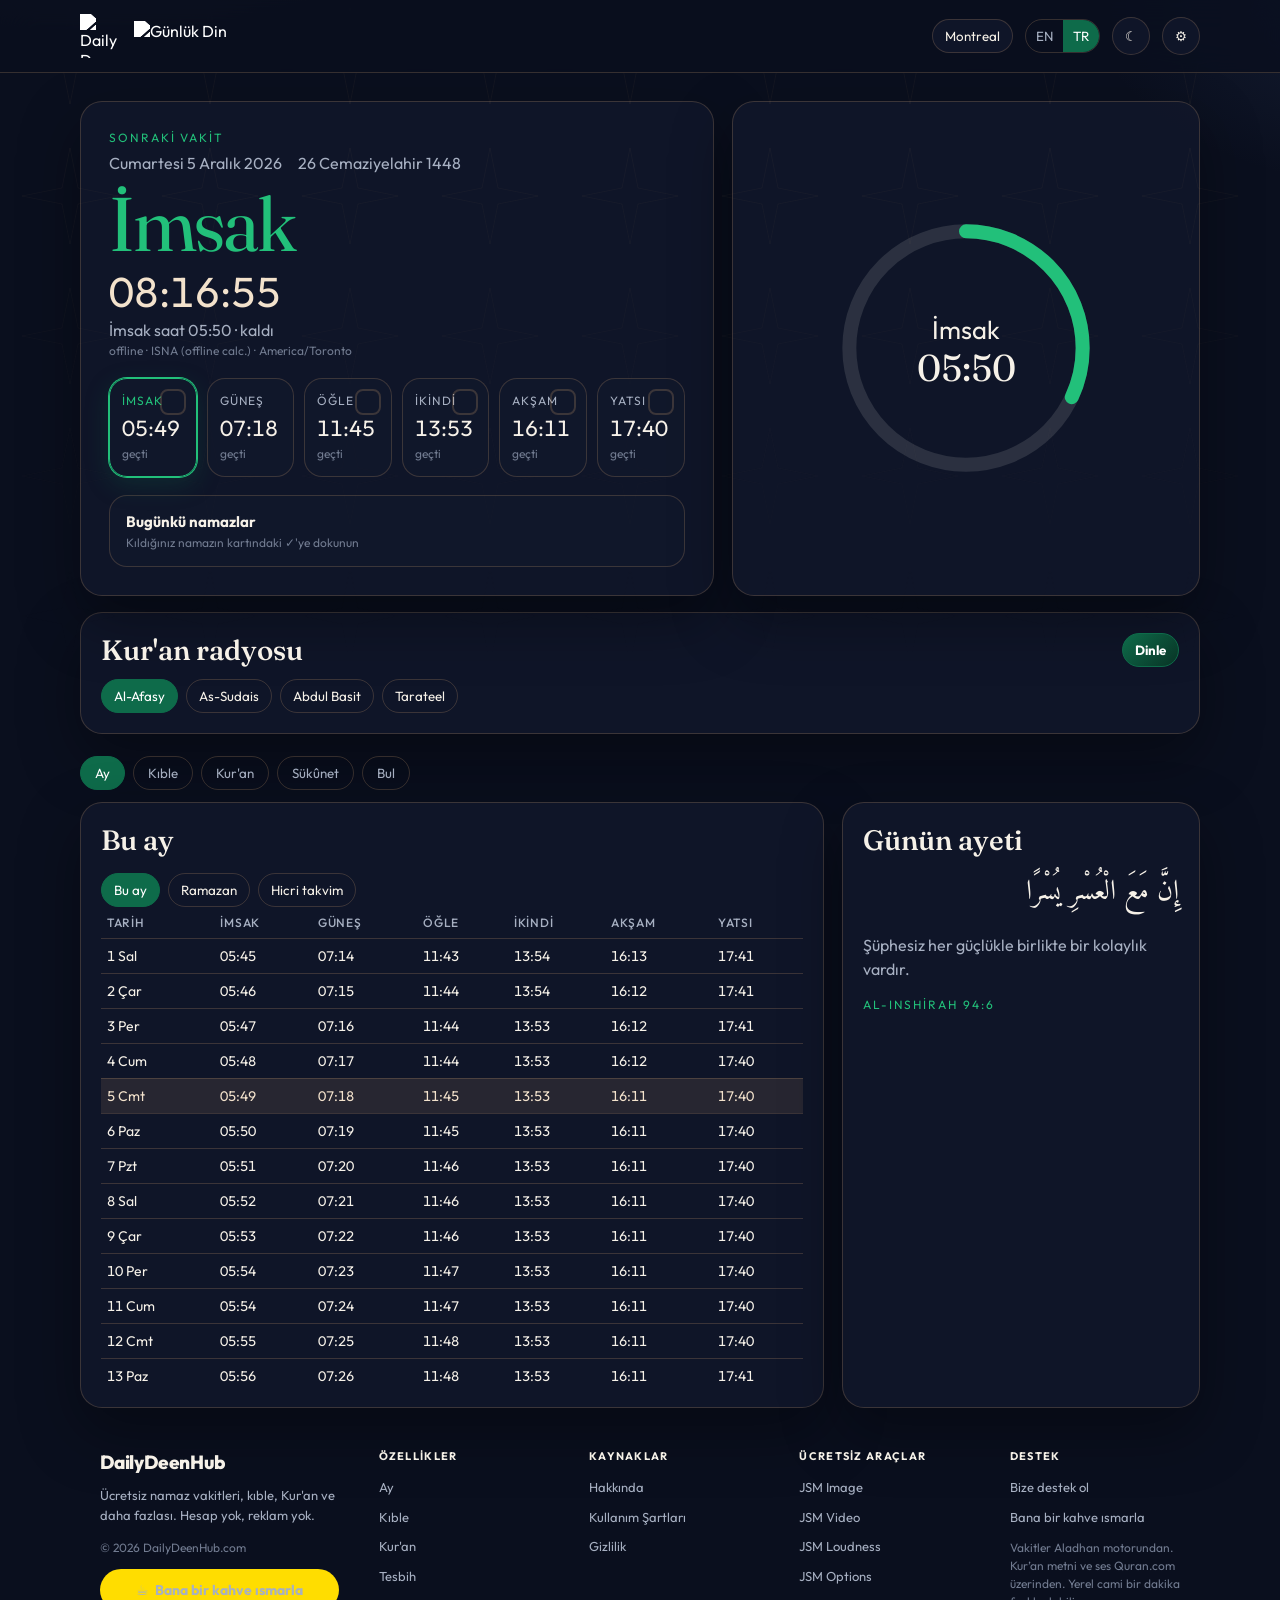
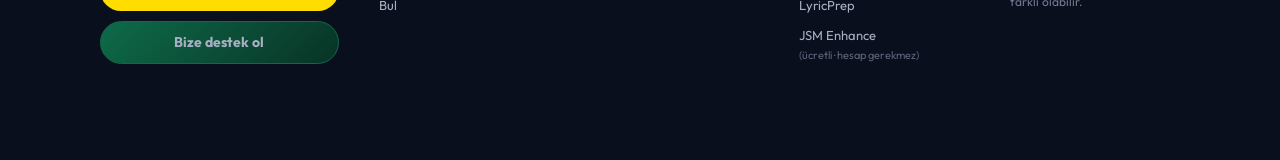
==== commit c44cf1bf: "Add files via upload" ====
--- a/tr/index.html
+++ b/tr/index.html
@@ -262,7 +262,7 @@
   <div class="toast hidden" id="toast"></div>
   <script src="/prayer-calc.js?v=3"></script>
   <script src="/prayer-api.js?v=6"></script>
-  <script src="/push-alerts.js?v=4"></script>
+  <script src="/push-alerts.js?v=5"></script>
   <script src="/app.js?v=32"></script>
 
   <div class="modal hidden" id="installPopup" style="z-index:60">
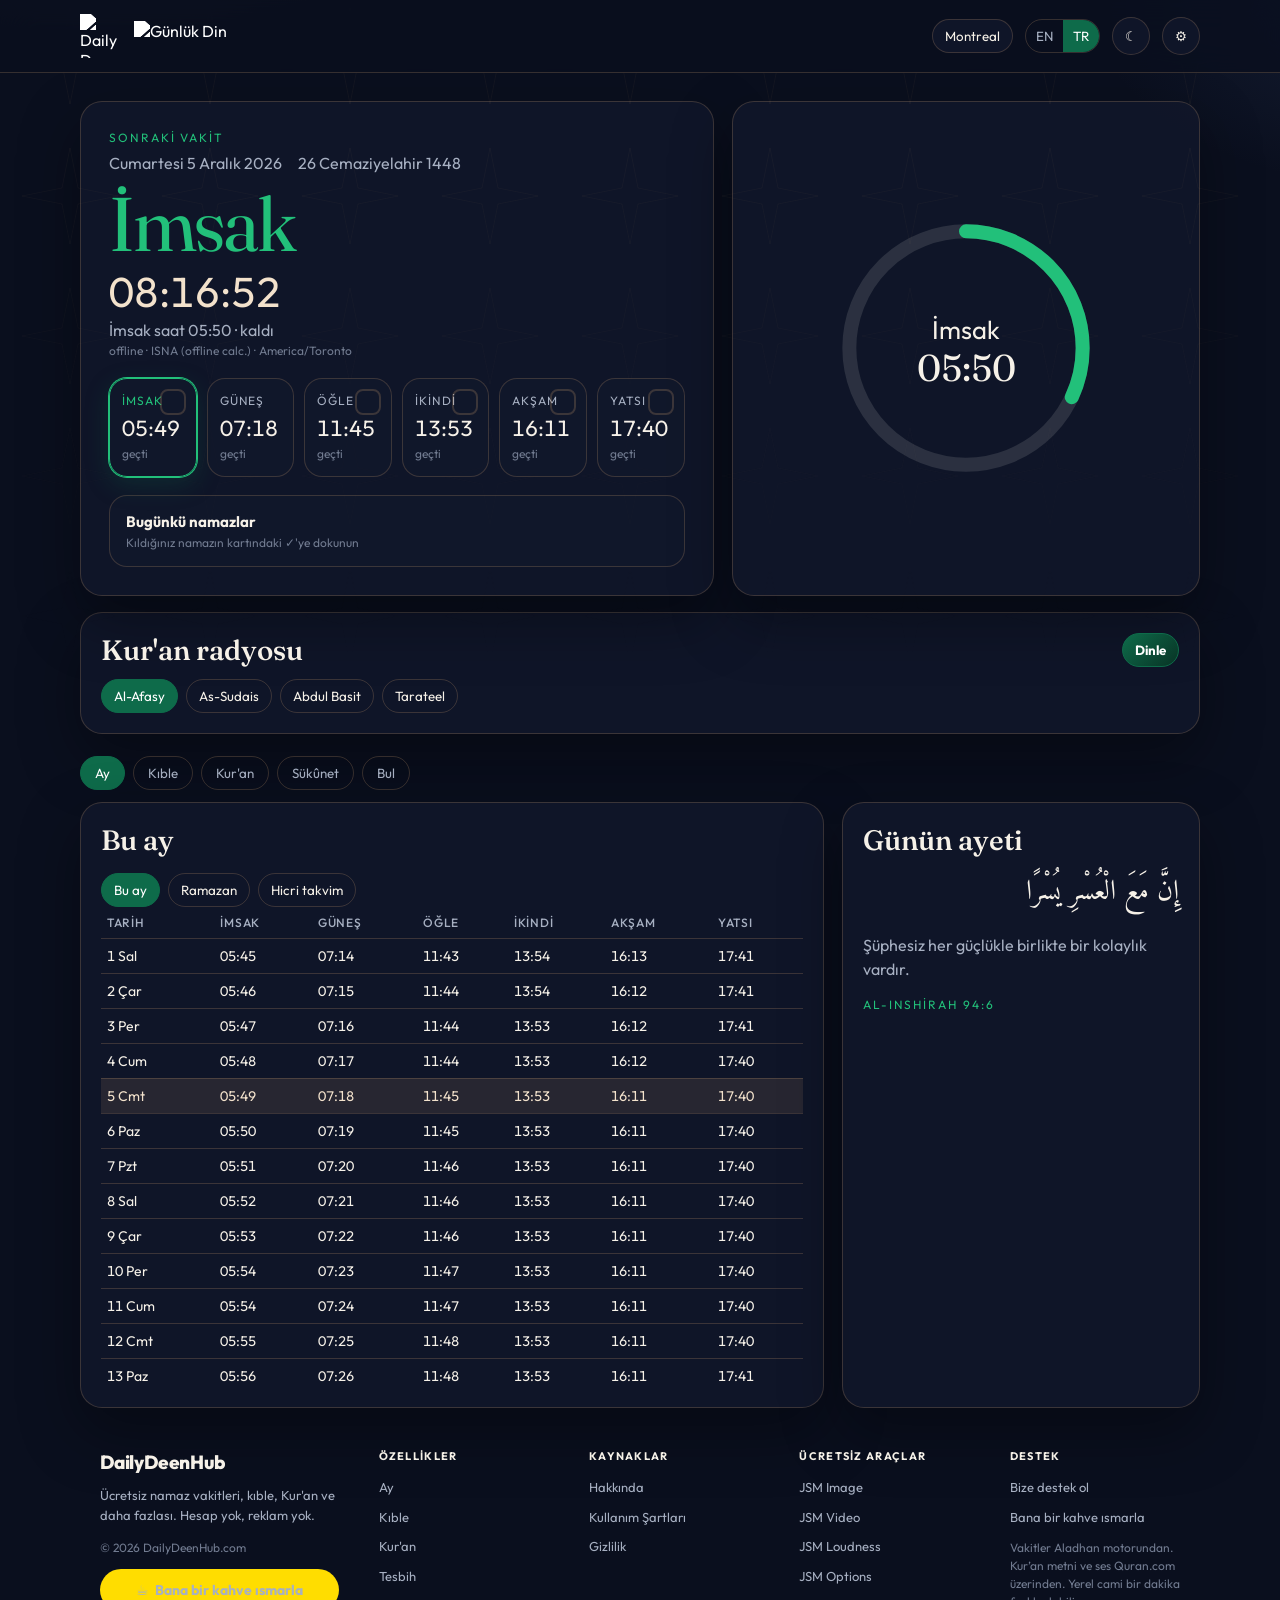
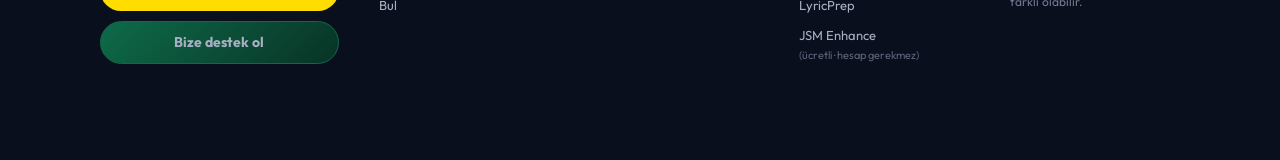
==== commit 3a07b181: "Qibla compass: magnetic declination correction for Android" ====
--- a/tr/index.html
+++ b/tr/index.html
@@ -263,7 +263,7 @@
   <script src="/prayer-calc.js?v=3"></script>
   <script src="/prayer-api.js?v=6"></script>
   <script src="/push-alerts.js?v=5"></script>
-  <script src="/app.js?v=32"></script>
+  <script src="/app.js?v=33"></script>
 
   <div class="modal hidden" id="installPopup" style="z-index:60">
     <div class="sheet">
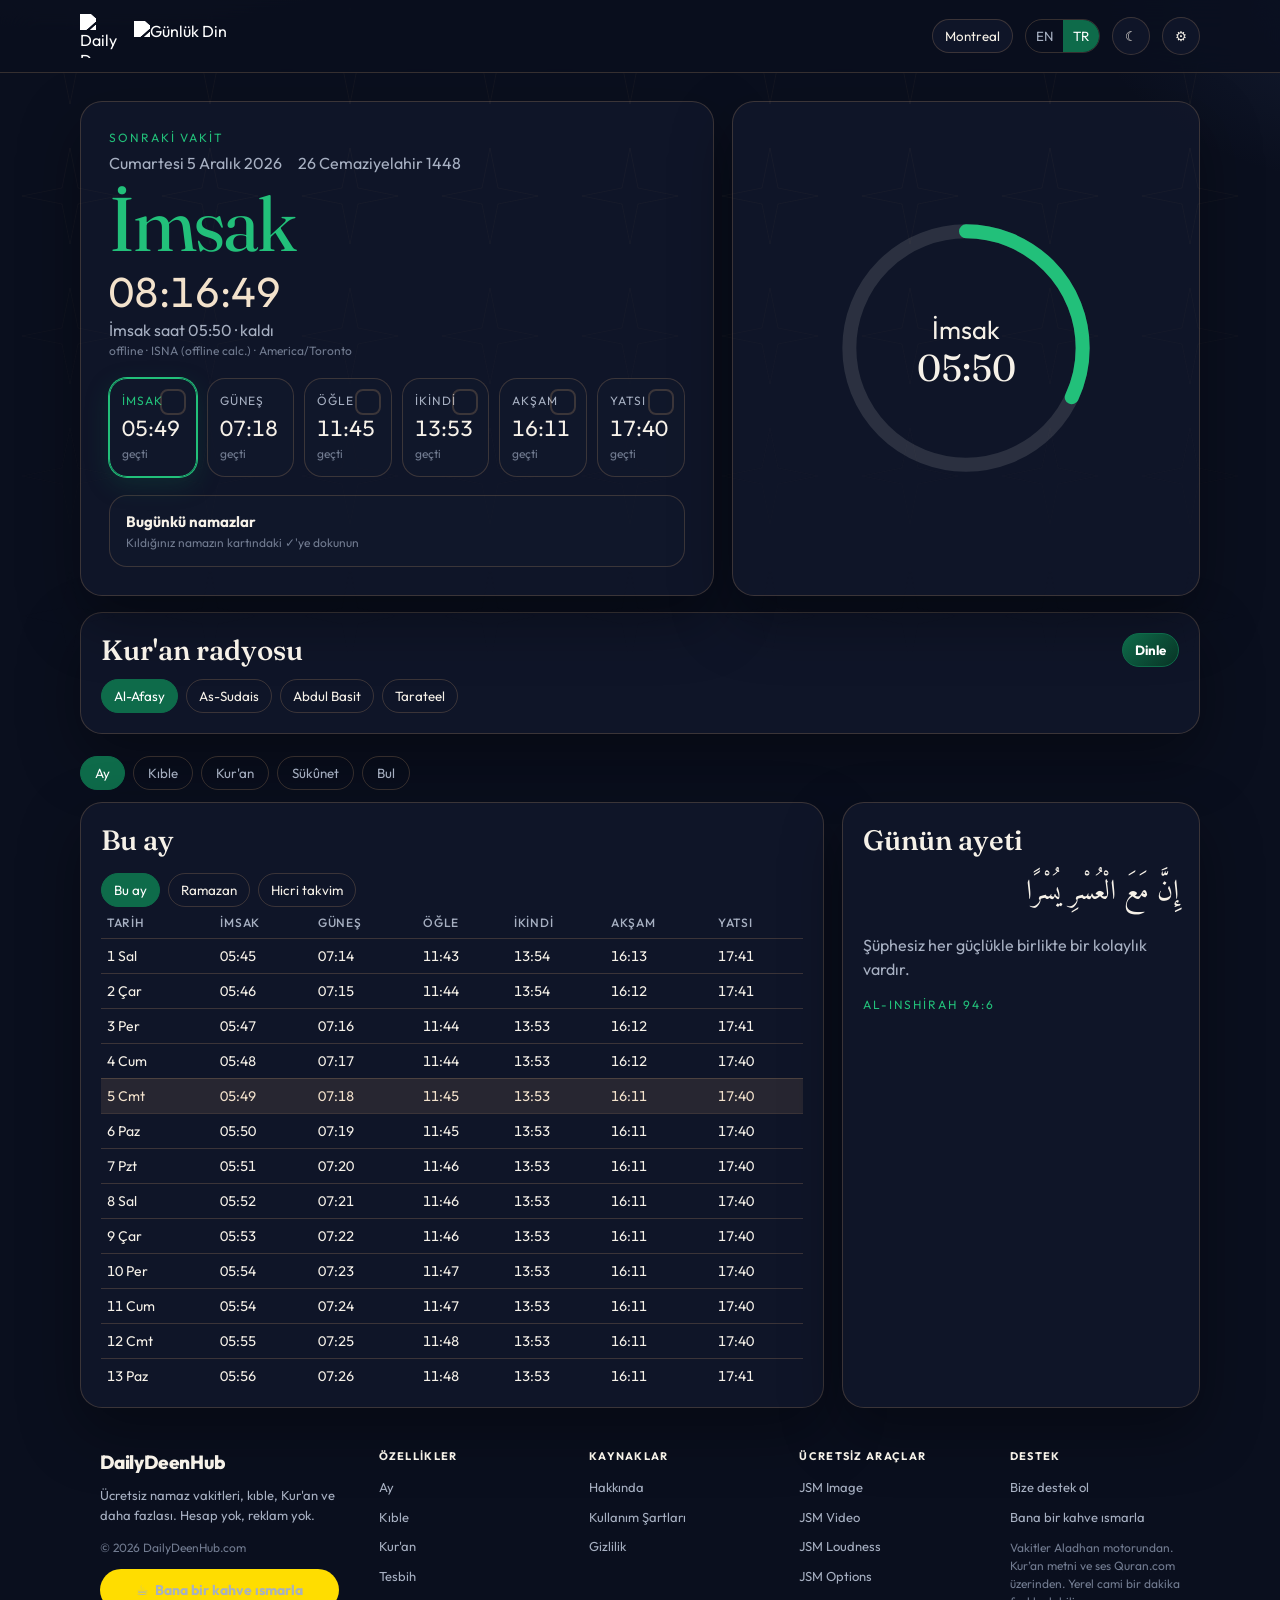
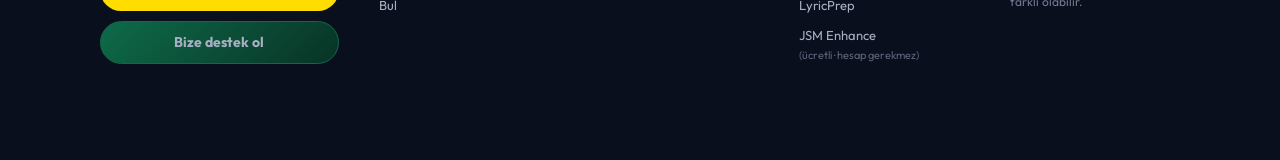
==== commit d35de88d: "Qibla: use GPS physical location, warn on manual test location" ====
--- a/tr/index.html
+++ b/tr/index.html
@@ -122,6 +122,7 @@
         <div class="deg" id="qiblaDeg">—°</div>
         <p class="hint" id="qiblaCheck"></p>
         <p class="hint" id="qiblaDistance"></p>
+        <p class="hint" id="qiblaLocNote" style="color:var(--gold,#d4a574)"></p>
         <p class="hint" id="qiblaTurn"></p>
         
       </div>
@@ -263,7 +264,7 @@
   <script src="/prayer-calc.js?v=3"></script>
   <script src="/prayer-api.js?v=6"></script>
   <script src="/push-alerts.js?v=5"></script>
-  <script src="/app.js?v=33"></script>
+  <script src="/app.js?v=34"></script>
 
   <div class="modal hidden" id="installPopup" style="z-index:60">
     <div class="sheet">
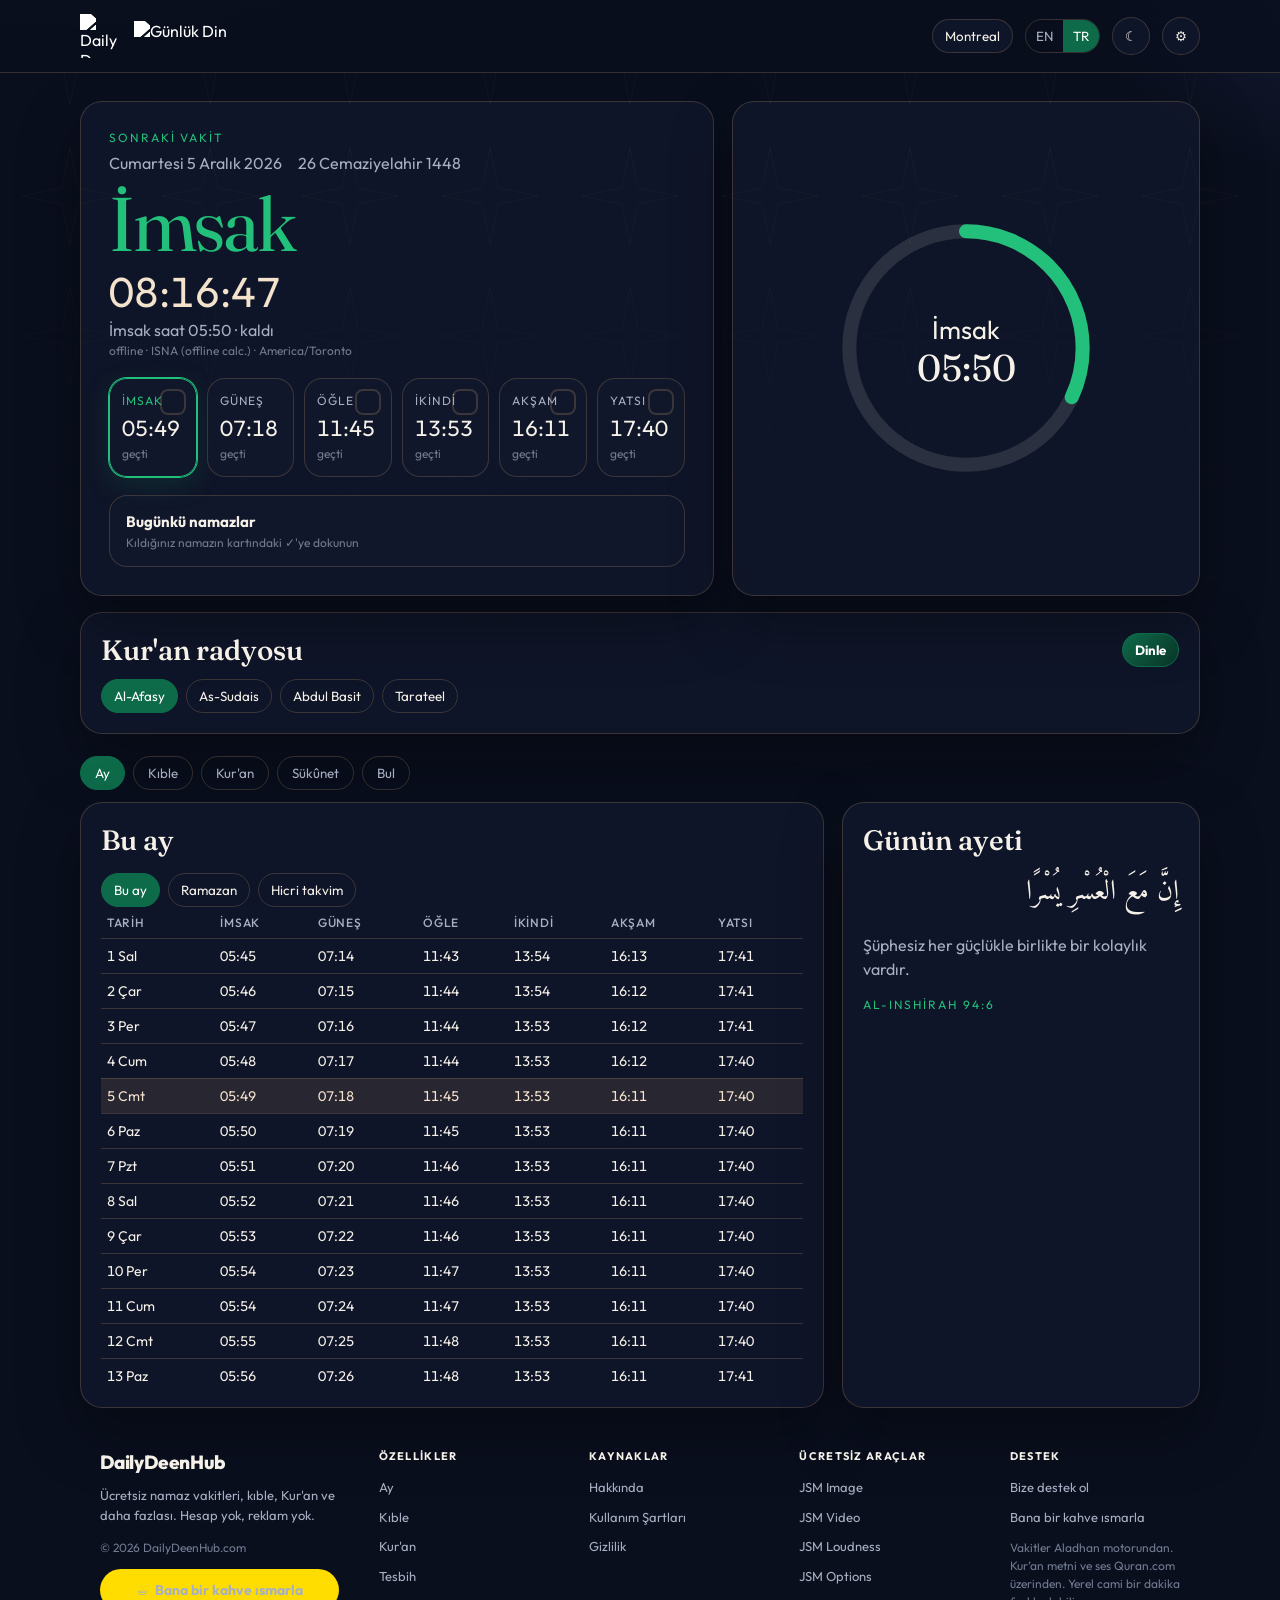
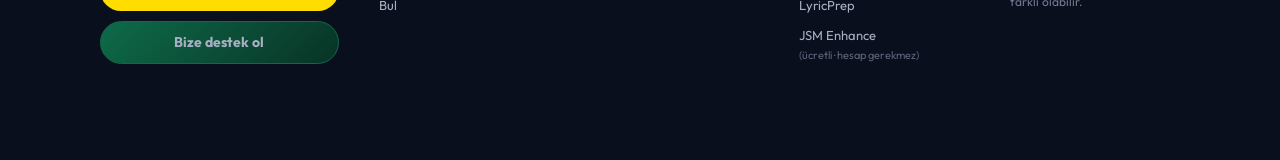
==== commit 544d8ecc: "Push API: use push.dailydeenhub.com custom domain" ====
--- a/tr/index.html
+++ b/tr/index.html
@@ -263,7 +263,7 @@
   <div class="toast hidden" id="toast"></div>
   <script src="/prayer-calc.js?v=3"></script>
   <script src="/prayer-api.js?v=6"></script>
-  <script src="/push-alerts.js?v=5"></script>
+  <script src="/push-alerts.js?v=6"></script>
   <script src="/app.js?v=34"></script>
 
   <div class="modal hidden" id="installPopup" style="z-index:60">
